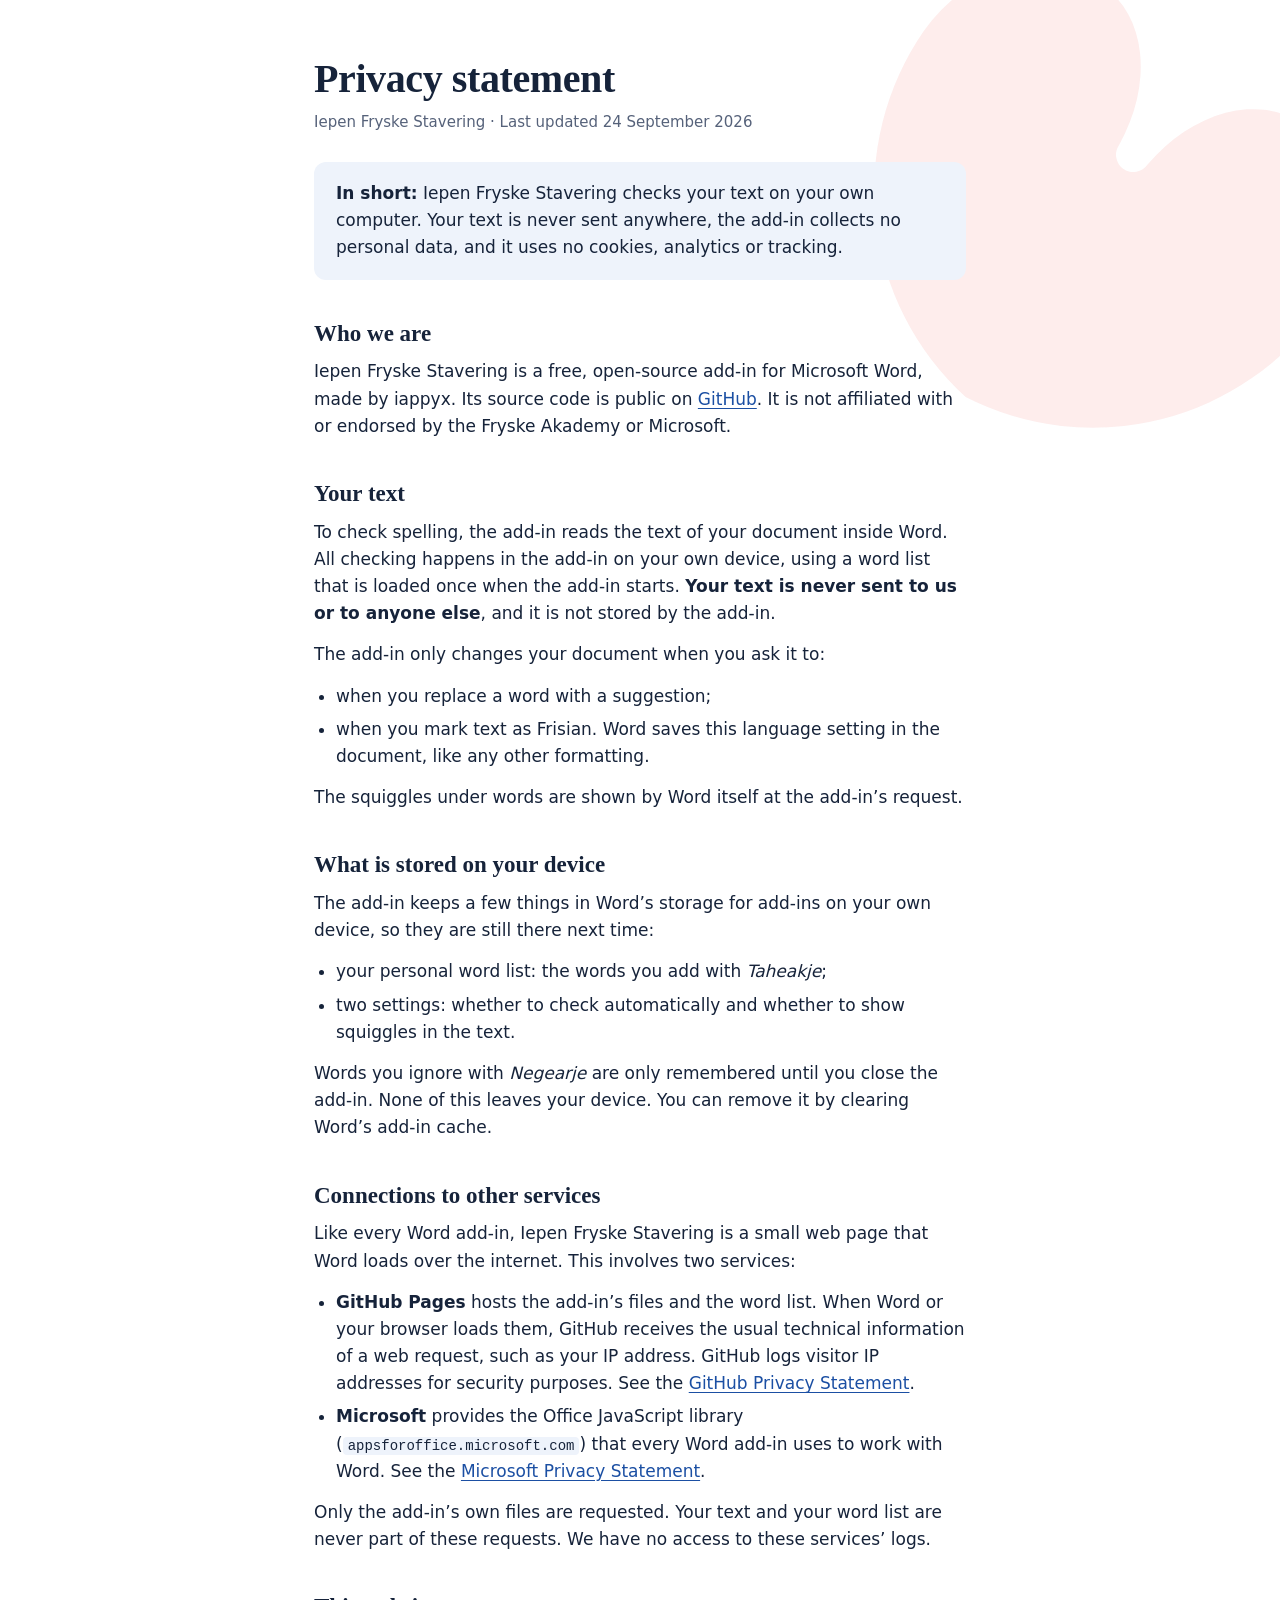
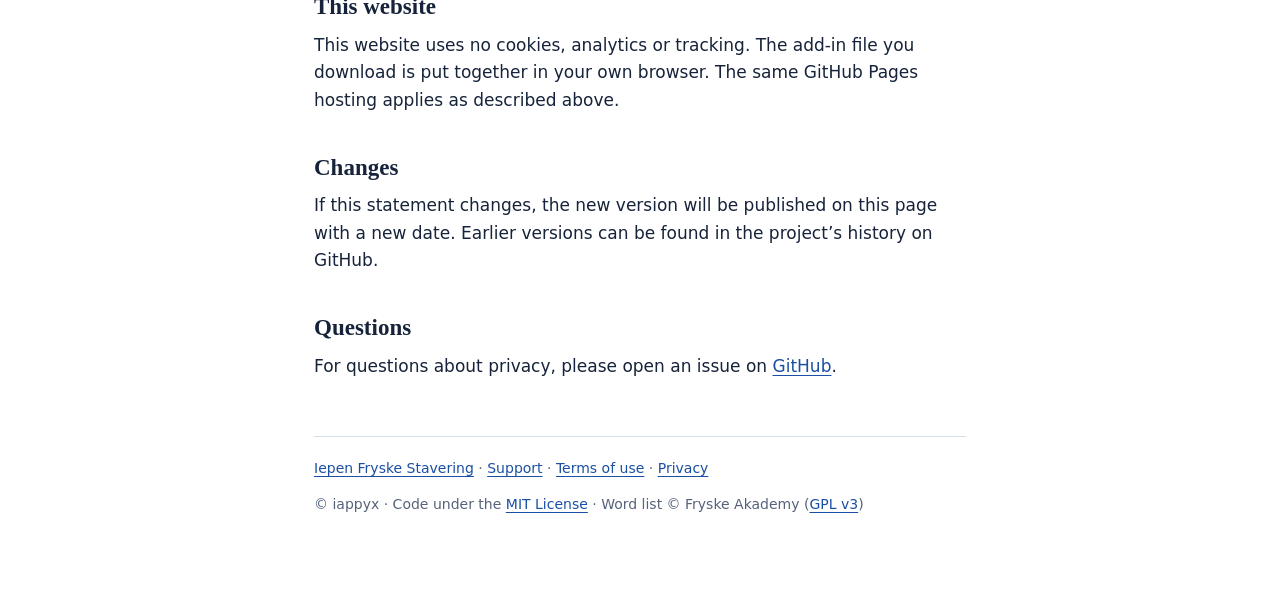
==== privacy.html @ 7ad29647 "Iepen Fryske Stavering" ====
<!DOCTYPE html>
<html lang="en">
<head>
<meta charset="utf-8">
<meta name="viewport" content="width=device-width, initial-scale=1">
<title>Privacy statement — Iepen Fryske Stavering</title>
<meta name="description" content="Privacy statement for the Iepen Fryske Stavering Word add-in: your text never leaves your computer.">
<link rel="icon" href="assets/icon-32.png">
<style>
:root {
  --ink: #16233a; --muted: #56627a; --paper: #ffffff; --sky: #eef3fb; --rule: #d6deeb;
  --blue: #1b4fa3; --focus: #1b4fa3;
  --serif: "Iowan Old Style", "Charter", "Palatino", Georgia, serif;
  --sans: -apple-system, BlinkMacSystemFont, "Segoe UI", system-ui, sans-serif;
}
@media (prefers-color-scheme: dark) {
  :root { --ink: #e9eef7; --muted: #a3aec2; --paper: #111827; --sky: #1a2436; --rule: #2c3a52;
          --blue: #7fa9ec; --focus: #7fa9ec; }
}
* { box-sizing: border-box; }
html { -webkit-text-size-adjust: 100%; }
body { margin: 0; background: var(--paper); color: var(--ink); font: 17px/1.6 var(--sans); }
main { max-width: 700px; margin: 0 auto; padding: 56px 24px 80px; position: relative; }
.pompebled { position: fixed; top: -60px; right: -90px; width: min(62vw, 520px); height: auto; opacity: .08;
             pointer-events: none; z-index: 0; }
@media (prefers-color-scheme: dark) { .pompebled { opacity: .14; } }
@media (max-width: 560px) { .pompebled { top: -30px; right: -60px; } body { font-size: 16px; } h1 { font-size: 32px; } }
a { color: var(--blue); text-underline-offset: 3px; }
:focus-visible { outline: 3px solid var(--focus); outline-offset: 2px; border-radius: 4px; }
h1 { font: 600 40px/1.15 var(--serif); letter-spacing: -0.01em; margin: 0 0 8px; }
h2 { font: 600 23px/1.25 var(--serif); margin: 40px 0 10px; }
p, ul { margin: 0 0 14px; }
ul { padding-left: 22px; }
li { margin-bottom: 6px; }
code { font: 14px ui-monospace, "SF Mono", Menlo, monospace; background: var(--sky); padding: 1px 5px; border-radius: 4px;
       overflow-wrap: anywhere; }
.meta { color: var(--muted); font-size: 15px; margin-bottom: 28px; }
.summary { background: var(--sky); border-radius: 12px; padding: 18px 22px; margin: 0 0 8px; }
.summary p:last-child { margin-bottom: 0; }
footer { margin-top: 56px; padding-top: 20px; border-top: 1px solid var(--rule); font-size: 14px; color: var(--muted); }
</style>
</head>
<body>
<!-- Pompeblêd: shape from the Frisian flag (P.H. Wagemakers & Joh. Koopmans, 1954), public domain via Wikimedia Commons -->
<svg class="pompebled" viewBox="-13.5 -16.5 30 30" aria-hidden="true" focusable="false"><path d="M0,12A16.143,16.143 0 0,1 -14,-4A7,8 0 0,1 -7,-12A6,8 0 0,1 -1,-5A1,1 0 1,0 1,-5A6,8 0 0,1 7,-12A7,8 0 0,1 14,-4A16.143,16.143 0 0,1 0,12z" fill="#ea2117" transform="rotate(34.695)"/></svg>
<main>
  <h1>Privacy statement</h1>
  <p class="meta">Iepen Fryske Stavering · Last updated 24 September 2026</p>

  <div class="summary">
    <p><strong>In short:</strong> Iepen Fryske Stavering checks your text on your own computer. Your text is never sent anywhere, the add-in collects no personal data, and it uses no cookies, analytics or tracking.</p>
  </div>

  <h2>Who we are</h2>
  <p>Iepen Fryske Stavering is a free, open-source add-in for Microsoft Word, made by iappyx. Its source code is public on <a href="https://github.com/iappyx/iepen-fryske-stavering">GitHub</a>. It is not affiliated with or endorsed by the Fryske Akademy or Microsoft.</p>

  <h2>Your text</h2>
  <p>To check spelling, the add-in reads the text of your document inside Word. All checking happens in the add-in on your own device, using a word list that is loaded once when the add-in starts. <strong>Your text is never sent to us or to anyone else</strong>, and it is not stored by the add-in.</p>
  <p>The add-in only changes your document when you ask it to:</p>
  <ul>
    <li>when you replace a word with a suggestion;</li>
    <li>when you mark text as Frisian. Word saves this language setting in the document, like any other formatting.</li>
  </ul>
  <p>The squiggles under words are shown by Word itself at the add-in’s request.</p>

  <h2>What is stored on your device</h2>
  <p>The add-in keeps a few things in Word’s storage for add-ins on your own device, so they are still there next time:</p>
  <ul>
    <li>your personal word list: the words you add with <em>Taheakje</em>;</li>
    <li>two settings: whether to check automatically and whether to show squiggles in the text.</li>
  </ul>
  <p>Words you ignore with <em>Negearje</em> are only remembered until you close the add-in. None of this leaves your device. You can remove it by clearing Word’s add-in cache.</p>

  <h2>Connections to other services</h2>
  <p>Like every Word add-in, Iepen Fryske Stavering is a small web page that Word loads over the internet. This involves two services:</p>
  <ul>
    <li><strong>GitHub Pages</strong> hosts the add-in’s files and the word list. When Word or your browser loads them, GitHub receives the usual technical information of a web request, such as your IP address. GitHub logs visitor IP addresses for security purposes. See the <a href="https://docs.github.com/en/site-policy/privacy-policies/github-general-privacy-statement">GitHub Privacy Statement</a>.</li>
    <li><strong>Microsoft</strong> provides the Office JavaScript library (<code>appsforoffice.microsoft.com</code>) that every Word add-in uses to work with Word. See the <a href="https://privacy.microsoft.com/privacystatement">Microsoft Privacy Statement</a>.</li>
  </ul>
  <p>Only the add-in’s own files are requested. Your text and your word list are never part of these requests. We have no access to these services’ logs.</p>

  <h2>This website</h2>
  <p>This website uses no cookies, analytics or tracking. The add-in file you download is put together in your own browser. The same GitHub Pages hosting applies as described above.</p>

  <h2>Changes</h2>
  <p>If this statement changes, the new version will be published on this page with a new date. Earlier versions can be found in the project’s history on GitHub.</p>

  <h2>Questions</h2>
  <p>For questions about privacy, please open an issue on <a href="https://github.com/iappyx/iepen-fryske-stavering/issues">GitHub</a>.</p>

  <footer>
    <p><a href="./">Iepen Fryske Stavering</a> · <a href="support.html">Support</a> · <a href="terms.html">Terms of use</a> · <a href="privacy.html">Privacy</a></p>
    <p>© iappyx · Code under the <a href="https://github.com/iappyx/iepen-fryske-stavering/blob/main/LICENSE">MIT License</a> · Word list © Fryske Akademy (<a href="https://github.com/iappyx/iepen-fryske-stavering/blob/main/dict/gpl.txt">GPL v3</a>)</p>
  </footer>
</main>
</body>
</html>
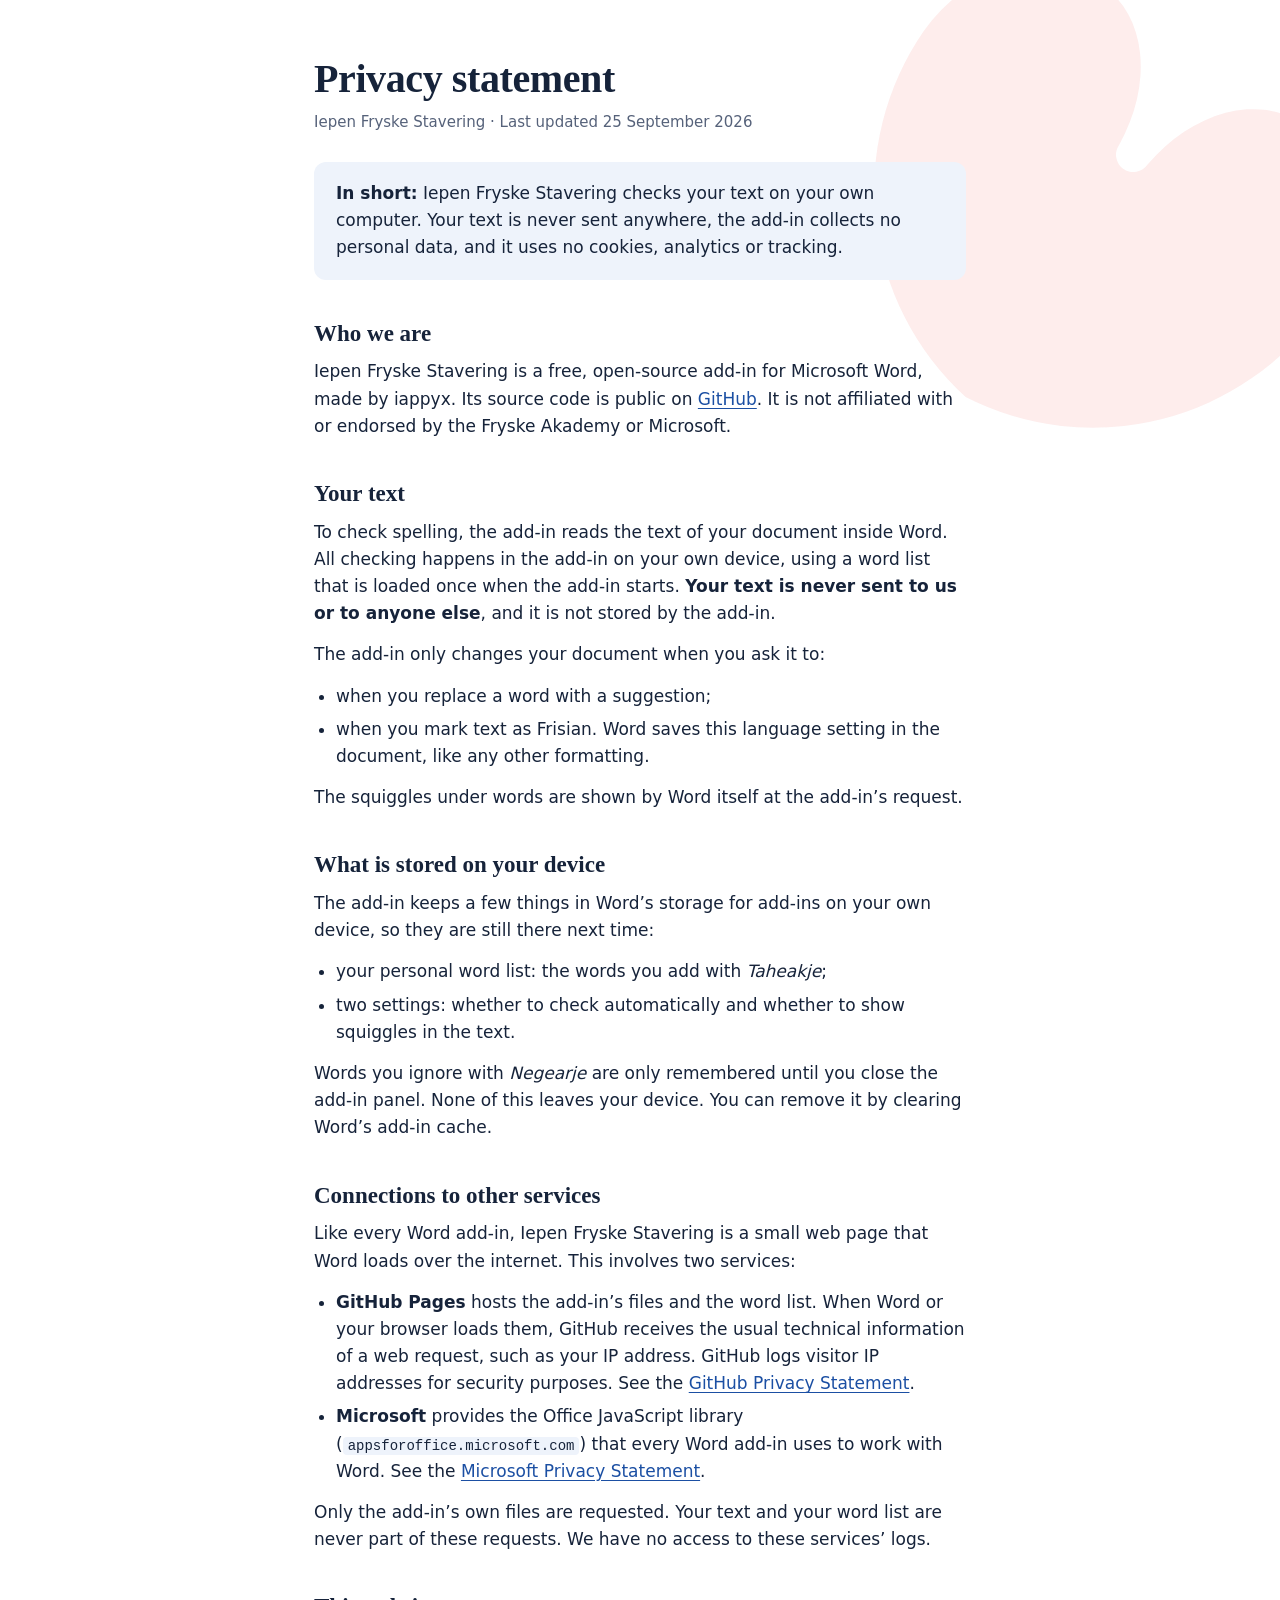
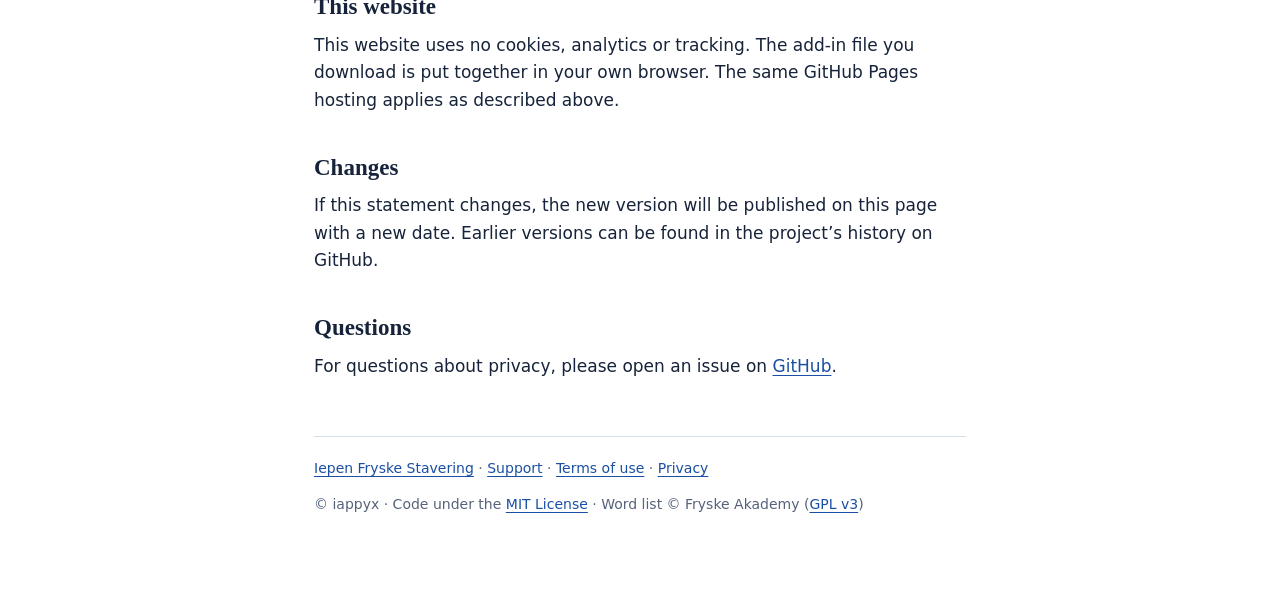
==== commit 4da66ab8: "Clearer documentation" ====
--- a/privacy.html
+++ b/privacy.html
@@ -45,7 +45,7 @@
 <svg class="pompebled" viewBox="-13.5 -16.5 30 30" aria-hidden="true" focusable="false"><path d="M0,12A16.143,16.143 0 0,1 -14,-4A7,8 0 0,1 -7,-12A6,8 0 0,1 -1,-5A1,1 0 1,0 1,-5A6,8 0 0,1 7,-12A7,8 0 0,1 14,-4A16.143,16.143 0 0,1 0,12z" fill="#ea2117" transform="rotate(34.695)"/></svg>
 <main>
   <h1>Privacy statement</h1>
-  <p class="meta">Iepen Fryske Stavering · Last updated 24 September 2026</p>
+  <p class="meta">Iepen Fryske Stavering · Last updated 25 September 2026</p>
 
   <div class="summary">
     <p><strong>In short:</strong> Iepen Fryske Stavering checks your text on your own computer. Your text is never sent anywhere, the add-in collects no personal data, and it uses no cookies, analytics or tracking.</p>
@@ -69,7 +69,7 @@
     <li>your personal word list: the words you add with <em>Taheakje</em>;</li>
     <li>two settings: whether to check automatically and whether to show squiggles in the text.</li>
   </ul>
-  <p>Words you ignore with <em>Negearje</em> are only remembered until you close the add-in. None of this leaves your device. You can remove it by clearing Word’s add-in cache.</p>
+  <p>Words you ignore with <em>Negearje</em> are only remembered until you close the add-in panel. None of this leaves your device. You can remove it by clearing Word’s add-in cache.</p>
 
   <h2>Connections to other services</h2>
   <p>Like every Word add-in, Iepen Fryske Stavering is a small web page that Word loads over the internet. This involves two services:</p>
